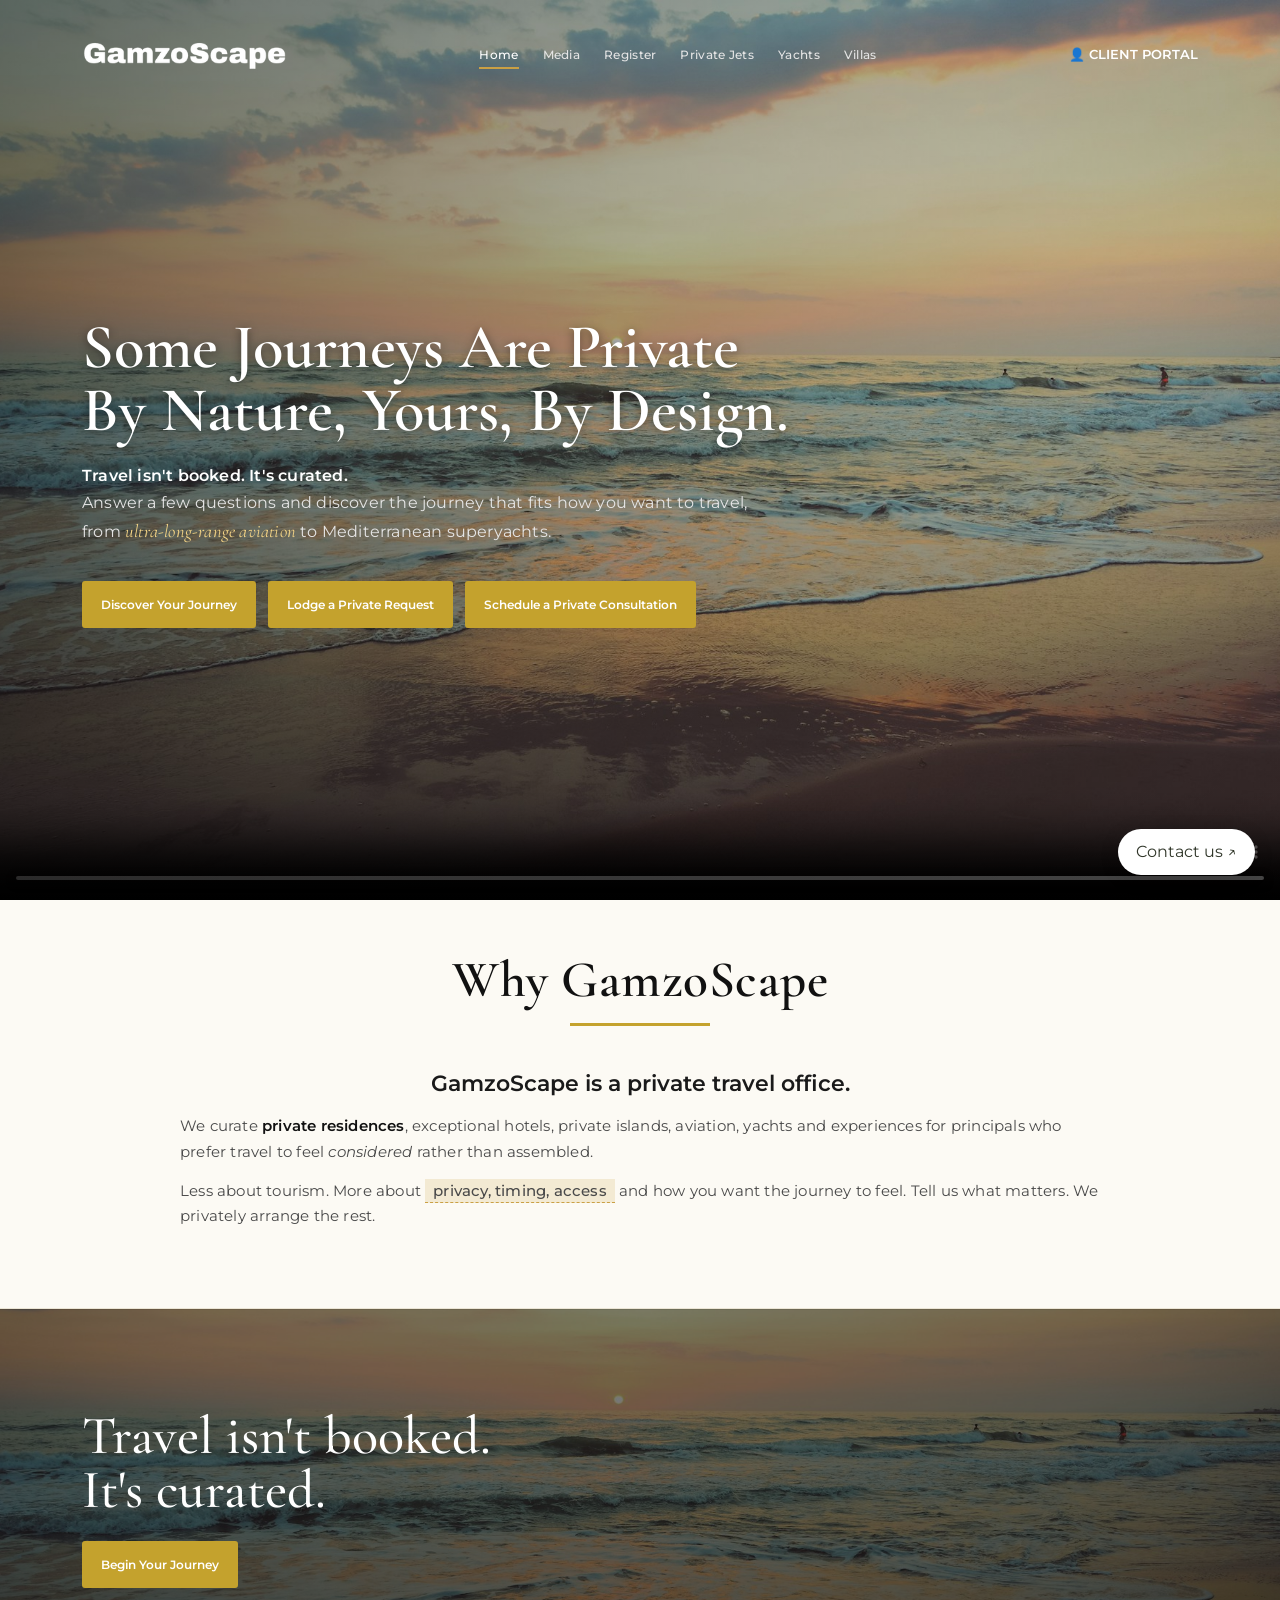
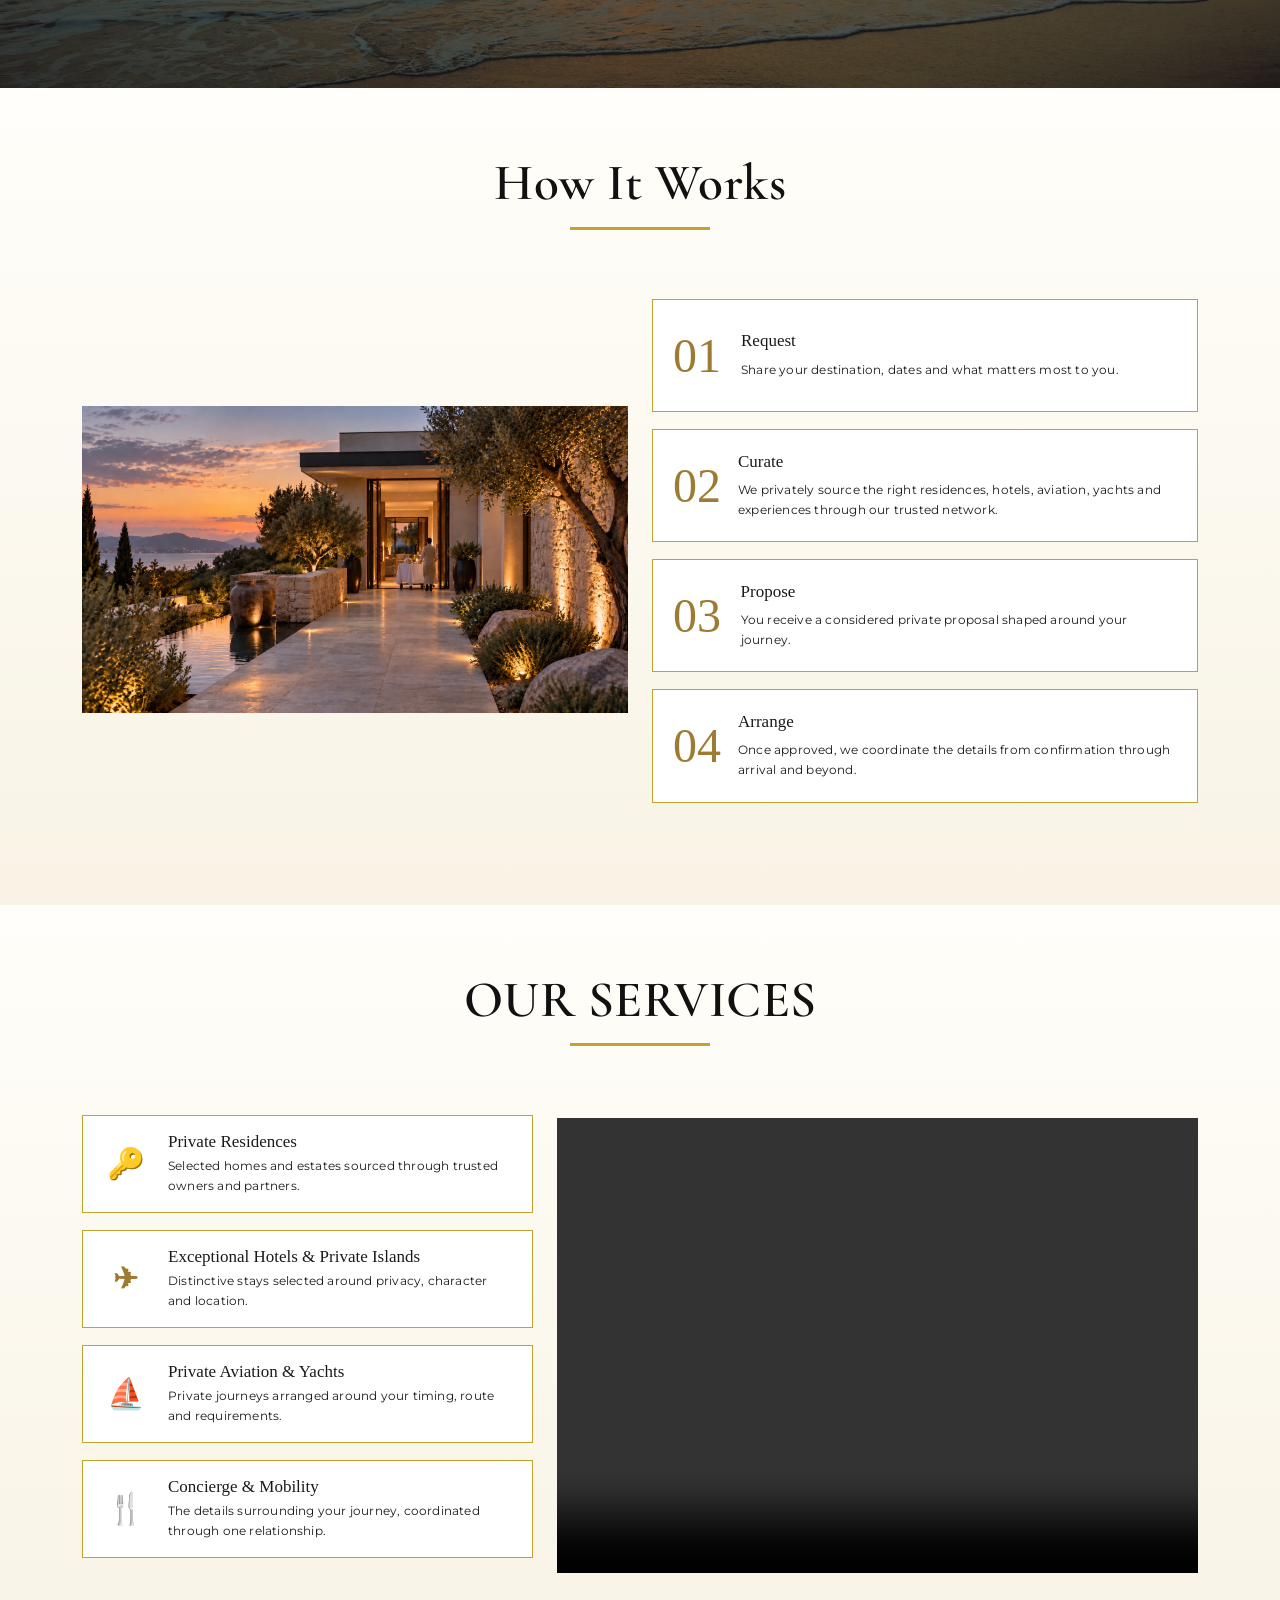
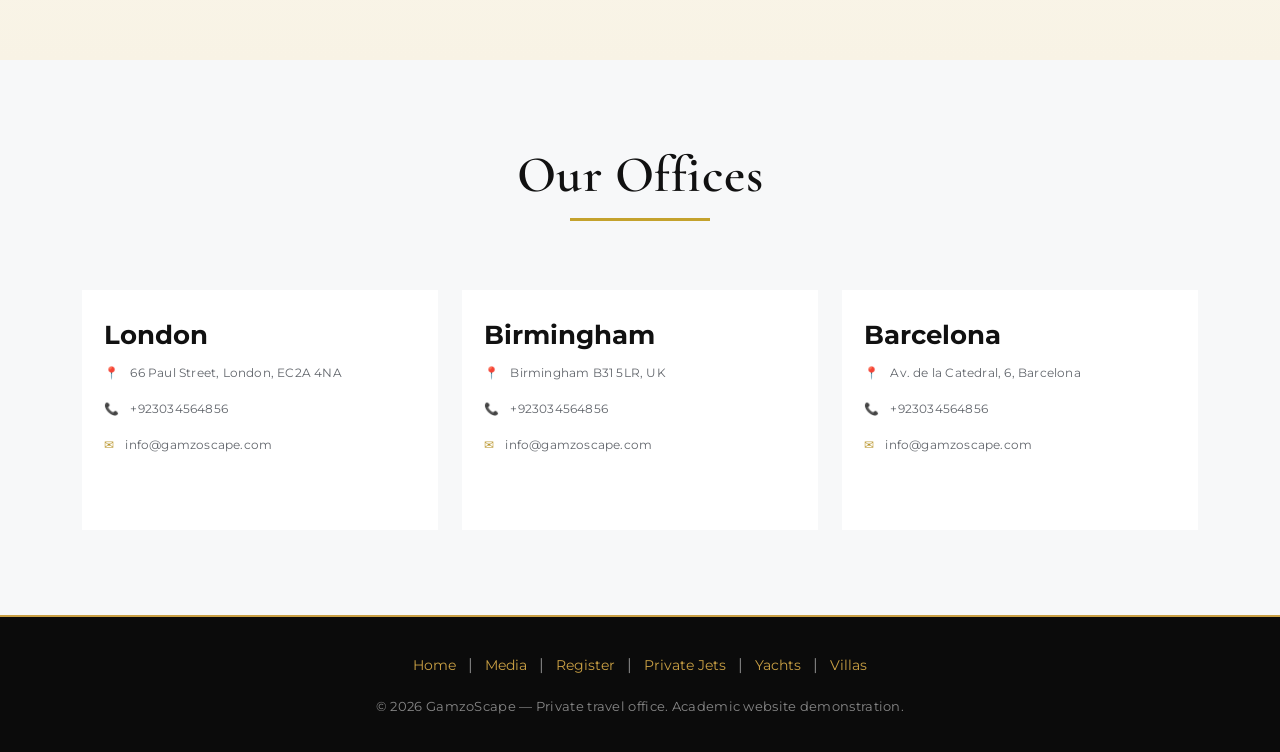
==== index.html @ 469e7da2 "Add private travel website pages and assets Add the home, media showcase, and travel-request pages w" ====
<!DOCTYPE html>
<html lang="en">
    <head>
        <meta charset="UTF-8">
        <meta name="viewport" content="width=device-width, initial-scale=1.0">
        <title>GamzoScape — Private Travel Office</title>
        <link href="css/bootstrap.min.css" rel="stylesheet">
        <link rel="preconnect" href="https://fonts.googleapis.com">
        <link rel="preconnect" href="https://fonts.gstatic.com" crossorigin>
        <link href="https://fonts.googleapis.com/css2?family=Cormorant+Garamond:wght@500;600;700&family=Montserrat:wght@300;400;500;600&display=swap" rel="stylesheet">
        <link rel="stylesheet" href="css/home.css">
    </head>
    <body id="home-page">
        <main id="main">
            <section id="hero-banner" class="hero-section">
                <video class="hero-bg-video" autoplay muted loop playsinline controls poster="assets/images/journey.jpg">
                    <source src="assets/video/Private-travel-office.mp4" type="video/mp4">
                </video>
                <div class="hero-video-overlay"></div>
                <!-- Navigation Bar (Style 1: Transparent Glass Overlay) -->
                <header class="gamzo-header">
                    <div class="container d-flex flex-wrap justify-content-between align-items-center">
                        <div class="logo-area">
                            <a href="index.html">
                                <img src="assets/images/logo.png" alt="GamzoScape Logo" class="brand-logo-img">
                            </a>
                        </div>
                        <nav class="main-nav" aria-label="Main navigation">
                            <ul class="d-flex flex-wrap list-unstyled mb-0 gap-4">
                                <li><a href="index.html" class="active">Home</a></li>
                                <li><a href="media.html">Media</a></li>
                                <li><a href="register.html">Register</a></li>
                                <li><a href="index.html#private-jets">Private Jets</a></li>
                                <li><a href="index.html#yachts">Yachts</a></li>
                                <li><a href="index.html#villas">Villas</a></li>
                            </ul>
                        </nav>
                        <div class="header-actions">
                            <a href="register.html" class="login-btn">&#128100; CLIENT PORTAL</a>
                        </div>
                    </div>
                </header>
                <div class="container hero-body-wrapper">
                    <div class="row">
                        <div class="col-lg-8 hero-content">
                            <h1 class="hero-headline">
                                Some Journeys Are Private<br>
                                By Nature, <span>Yours, By Design.</span>
                            </h1>
                            <p class="hero-subtext">
                                <strong>Travel isn't booked. It's curated.</strong><br>
                                Answer a few questions and discover the journey that fits how you want to travel, from <em class="serif-italic">ultra-long-range aviation</em> to Mediterranean superyachts.
                            </p>
                            <div class="hero-cta-group">
                                <a href="media.html" class="btn-gamzo btn-gold">Discover Your Journey</a> <a href="register.html" class="btn-gamzo btn-gold">Lodge a Private Request</a> <a href="register.html#request-form" class="btn-gamzo btn-gold">Schedule a Private Consultation</a>
                            </div>
                        </div>
                    </div>
                </div>
            </section>
            <section id="why-gamzoscape" class="intro-section text-center">
                <div class="container">
                    <h2 class="serif-heading">Why GamzoScape</h2>
                    <div class="gold-divider"></div>
                    <div class="intro-copy-wrapper mx-auto">
                        <h3 class="intro-bold-lead">GamzoScape is a private travel office.</h3>
                        <p class="intro-paragraph">
                            We curate <strong>private residences</strong>, exceptional hotels, private islands, aviation, yachts and experiences for principals who prefer travel to feel <em>considered</em> rather than assembled.
                        </p>
                        <p class="intro-paragraph-sub">
                            Less about tourism. More about <span class="inline-highlight">privacy, timing, access</span> and how you want the journey to feel. Tell us what matters. We privately arrange the rest.
                        </p>
                    </div>
                </div>
            </section>
            <section class="quote-banner text-center">
                <div class="container">
                    <div class="quote-banner-content">
                        <h2 class="quote-banner-title">Travel isn't booked.<br>It's curated.</h2>
                        <a href="register.html" class="btn-gamzo btn-gold">Begin Your Journey</a>
                    </div>
                </div>
            </section>
            <section class="workflow-section">
                <div class="container">
                    <h2 class="serif-heading text-center">How It Works</h2>
                    <div class="gold-divider"></div>
                    <div class="row align-items-center g-4 mt-2">
                        <div class="col-lg-6">
                            <img src="assets/images/1.png" alt="Private Luxury Residence" class="img-fluid rounded shadow featured-villa-img">
                        </div>
                        <div class="col-lg-6">
                            <div class="step-card">
                                <span class="step-counter">01</span>
                                <div class="step-body">
                                    <h3 class="step-title">Request</h3>
                                    <p class="step-text mb-0">Share your destination, dates and what matters most to you.</p>
                                </div>
                            </div>
                            <div class="step-card">
                                <span class="step-counter">02</span>
                                <div class="step-body">
                                    <h3 class="step-title">Curate</h3>
                                    <p class="step-text mb-0">We privately source the right residences, hotels, aviation, yachts and experiences through our trusted network.</p>
                                </div>
                            </div>
                            <div class="step-card">
                                <span class="step-counter">03</span>
                                <div class="step-body">
                                    <h3 class="step-title">Propose</h3>
                                    <p class="step-text mb-0">You receive a considered private proposal shaped around your journey.</p>
                                </div>
                            </div>
                            <div class="step-card">
                                <span class="step-counter">04</span>
                                <div class="step-body">
                                    <h3 class="step-title">Arrange</h3>
                                    <p class="step-text mb-0">Once approved, we coordinate the details from confirmation through arrival and beyond.</p>
                                </div>
                            </div>
                        </div>
                    </div>
                </div>
            </section>
            <section class="services-preview-section">
                <div class="container">
                    <h2 class="serif-heading text-center">OUR SERVICES</h2>
                    <div class="gold-divider"></div>
                    <div class="row g-4 align-items-center mt-2">
                        <div class="col-lg-5">
                            <div class="service-spec-card">
                                <div class="service-icon-box">&#128273;</div>
                                <div class="service-spec-info">
                                    <h3 id="villas" class="mb-1">Private Residences</h3>
                                    <p class="mb-0">Selected homes and estates sourced through trusted owners and partners.</p>
                                </div>
                            </div>
                            <div class="service-spec-card">
                                <div class="service-icon-box">&#9992;</div>
                                <div class="service-spec-info">
                                    <h3 class="mb-1">Exceptional Hotels &amp; Private Islands</h3>
                                    <p class="mb-0">Distinctive stays selected around privacy, character and location.</p>
                                </div>
                            </div>
                            <div class="service-spec-card">
                                <div class="service-icon-box">&#9973;</div>
                                <div class="service-spec-info">
                                    <h3 id="private-jets" class="mb-1">Private Aviation &amp; <span id="yachts">Yachts</span></h3>
                                    <p class="mb-0">Private journeys arranged around your timing, route and requirements.</p>
                                </div>
                            </div>
                            <div class="service-spec-card">
                                <div class="service-icon-box">&#127860;</div>
                                <div class="service-spec-info">
                                    <h3 class="mb-1">Concierge &amp; Mobility</h3>
                                    <p class="mb-0">The details surrounding your journey, coordinated through one relationship.</p>
                                </div>
                            </div>
                        </div>
                        <div class="col-lg-7">
                            <div class="services-video-container rounded shadow overflow-hidden">
                                <video class="services-video" autoplay muted loop playsinline controls>
                                    <source src="assets/video/Our-service.mp4" type="video/mp4">
                                    Your browser does not support the video tag.
                                </video>
                            </div>
                        </div>
                    </div>
                </div>
            </section>
            <section class="offices-section text-center">
                <div class="container">
                    <h2 class="serif-heading">Our Offices</h2>
                    <div class="gold-divider"></div>
                    <div class="row g-4 mt-2 justify-content-center">
                        <div class="col-md-4">
                            <div class="office-location-card">
                                <h3 class="office-city">London</h3>
                                <p class="office-detail"><span class="office-glyph">&#128205;</span> 66 Paul Street, London, EC2A 4NA</p>
                                <p class="office-detail"><span class="office-glyph">&#128222;</span> <a href="tel:+923034564856">+923034564856</a></p>
                                <p class="office-detail mb-0"><span class="office-glyph">&#9993;</span> <a href="mailto:info@gamzoscape.com">info@gamzoscape.com</a></p>
                            </div>
                        </div>
                        <div class="col-md-4">
                            <div class="office-location-card">
                                <h3 class="office-city">Birmingham</h3>
                                <p class="office-detail"><span class="office-glyph">&#128205;</span> Birmingham B31 5LR, UK</p>
                                <p class="office-detail"><span class="office-glyph">&#128222;</span> <a href="tel:+923034564856">+923034564856</a></p>
                                <p class="office-detail mb-0"><span class="office-glyph">&#9993;</span> <a href="mailto:info@gamzoscape.com">info@gamzoscape.com</a></p>
                            </div>
                        </div>
                        <div class="col-md-4">
                            <div class="office-location-card">
                                <h3 class="office-city">Barcelona</h3>
                                <p class="office-detail"><span class="office-glyph">&#128205;</span> Av. de la Catedral, 6, Barcelona</p>
                                <p class="office-detail"><span class="office-glyph">&#128222;</span> <a href="tel:+923034564856">+923034564856</a></p>
                                <p class="office-detail mb-0"><span class="office-glyph">&#9993;</span> <a href="mailto:info@gamzoscape.com">info@gamzoscape.com</a></p>
                            </div>
                        </div>
                    </div>
                </div>
            </section>
        </main>
        <a class="contact-float" href="https://wa.me/923034564856" aria-label="Contact GamzoScape on WhatsApp">Contact us ↗</a>
        <footer id="main-footer" class="simple-site-footer text-center">
            <div class="container">
                <div class="footer-nav-links mb-3">
                    <a href="index.html">Home</a> |
                    <a href="media.html">Media</a> |
                    <a href="register.html">Register</a> |
                    <a href="index.html#private-jets">Private Jets</a> |
                    <a href="index.html#yachts">Yachts</a> |
                    <a href="index.html#villas">Villas</a>
                </div>
                <p class="copyright-text">&copy; 2026 GamzoScape — Private travel office. Academic website demonstration.</p>
            </div>
        </footer>
    </body>
</html>
---- css/home.css ----
/* ==========================================================================
   PAGE 1: HOME.CSS
   Rubric Practised: Element, Class & ID Selectors; Text & Font Properties;
   Borders; Background Colours; Distinct Navbar Style #1.
   ========================================================================== */

/* Universal Reset */
* {
    margin: 0;
    padding: 0;
    box-sizing: border-box;
}

/* ELEMENT SELECTORS (Rubric Requirement) */
body {
    font-family: 'Montserrat', sans-serif;
    background-color: #fcfaf4;
    color: #1a1a1a;
    line-height: 1.65;
}

h1, h2, h4 {
    font-family: 'Cormorant Garamond', Georgia, serif;
}

p {
    font-size: 0.96rem;
    letter-spacing: 0.2px;
}

strong {
    font-weight: 600;
    color: #111111;
}

/* ID SELECTORS (Rubric Requirement) */
#home-page {
    background-color: #fcfaf4;
}

#hero-banner {
    position: relative;
    min-height: 94vh;
    background-color: #101010;
    overflow: hidden;
    color: #ffffff;
    padding-bottom: 80px;
    border-bottom: 4px solid #caa044;
}

#why-gamzoscape {
    background-color: #fcfaf4;
    border-bottom: 1px solid #ebe5d5;
}

#main-footer {
    background-color: #0b0b0b;
    color: #888888;
    padding: 35px 0;
    border-top: 2px solid #caa044;
}

/* NAVBAR STYLE #1: Transparent Glass Header with Gold Bottom Underline */
.gamzo-header {
    position: relative;
    z-index: 3;
    width: 100%;
    padding: 20px 0;
    background-color: rgba(0, 0, 0, 0.35);
    border-bottom: 1px solid rgba(202, 160, 68, 0.35);
}

.brand-logo-img {
    height: 60px;
    max-width: 240px;
    width: auto;
    display: block;
    object-fit: contain;
}

.main-nav ul li a {
    color: #e5e5e5;
    text-decoration: none;
    font-size: 0.84rem;
    font-weight: 500;
    text-transform: uppercase;
    letter-spacing: 1px;
    padding-bottom: 5px;
    border-bottom: 2px solid transparent;
    transition: all 0.25s ease;
}

.main-nav ul li a:hover,
.main-nav ul li a.active {
    color: #ffffff;
    border-bottom: 2px solid #caa044;
}

.login-btn {
    color: #ffffff;
    text-decoration: none;
    font-size: 0.8rem;
    font-weight: 600;
    letter-spacing: 1.2px;
    padding: 8px 16px;
    border: 1px solid #caa044;
    border-radius: 3px;
    background-color: rgba(202, 160, 68, 0.15);
}

.login-btn:hover {
    background-color: #caa044;
    color: #111111;
}

/* CLASS SELECTORS & TEXT/FONT PROPERTIES */
.serif-heading {
    font-size: 2.75rem;
    font-weight: 600;
    color: #111111;
    text-transform: capitalize;
    letter-spacing: 0.5px;
}

.serif-italic {
    font-family: 'Cormorant Garamond', Georgia, serif;
    font-style: italic;
    font-size: 1.15rem;
    color: #f3d486;
}

.gold-accent-text {
    color: #e0b656;
    font-style: italic;
}

.inline-highlight {
    background-color: #f3ead3;
    padding: 2px 8px;
    border-bottom: 1px dashed #caa044;
    font-weight: 500;
}

.gold-divider {
    width: 65px;
    height: 3px;
    background-color: #c99a38;
    margin: 12px auto 35px auto;
}

.hero-bg-video {
    position: absolute;
    top: 50%;
    left: 50%;
    min-width: 100%;
    min-height: 100%;
    width: auto;
    height: auto;
    transform: translate(-50%, -50%);
    object-fit: cover;
    z-index: 1;
}

.hero-video-overlay {
    position: absolute;
    top: 0;
    left: 0;
    width: 100%;
    height: 100%;
    background: linear-gradient(rgba(0, 0, 0, 0.62), rgba(0, 0, 0, 0.78));
    z-index: 2;
}

.hero-body-wrapper {
    position: relative;
    z-index: 3;
    padding-top: 75px;
}

.hero-kicker {
    display: inline-block;
    font-size: 0.78rem;
    font-weight: 600;
    letter-spacing: 2.5px;
    color: #caa044;
    margin-bottom: 12px;
}

.hero-headline {
    font-size: 3.5rem;
    font-weight: 600;
    line-height: 1.15;
    color: #ffffff;
    margin-bottom: 22px;
    text-shadow: 0 2px 10px rgba(0, 0, 0, 0.45);
}

.hero-subtext {
    font-size: 1.05rem;
    color: #e5e5e5;
    margin-bottom: 34px;
}

.hero-subtext strong {
    color: #ffffff;
}

.btn-gamzo {
    display: inline-block;
    padding: 14px 32px;
    font-size: 0.9rem;
    font-weight: 600;
    text-decoration: none;
    text-transform: uppercase;
    letter-spacing: 1px;
    border-radius: 4px;
}

.btn-gold {
    background-color: #caa044;
    color: #ffffff;
    border: 2px solid #caa044;
    box-shadow: 0 4px 14px rgba(202, 160, 68, 0.3);
    transition: all 0.25s ease;
}

.btn-gold:hover {
    background-color: #b38a32;
    border-color: #b38a32;
    color: #ffffff;
}

/* Sections, Borders & Background Colours */
.intro-section, .workflow-section, .offices-section {
    padding: 85px 0;
    background-color: #fcfaf4;
}

.intro-copy-wrapper {
    max-width: 780px;
}

.intro-bold-lead {
    font-size: 1.35rem;
    font-weight: 600;
    margin-bottom: 16px;
}

.intro-paragraph, .intro-paragraph-sub {
    color: #4a4a4a;
    margin-bottom: 14px;
}

.quote-banner {
    background: linear-gradient(rgba(0,0,0,0.5), rgba(0,0,0,0.6)),
                url('../assets/images/journey.jpg') center/cover;
    padding: 95px 0;
    color: #ffffff;
    border-top: 3px solid #caa044;
    border-bottom: 3px solid #caa044;
}

.quote-banner-title {
    font-size: 3rem;
    margin-bottom: 24px;
}

.featured-villa-img {
    border: 3px solid #e2d7be;
}

.step-card, .service-spec-card {
    display: flex;
    align-items: center;
    background-color: #ffffff;
    border: 1px solid #d8c394;
    border-left: 4px solid #caa044;
    border-radius: 4px;
    padding: 16px 20px;
    margin-bottom: 14px;
}

.step-counter, .service-icon-box {
    font-size: 1.9rem;
    font-weight: 700;
    color: #9d7b33;
    margin-right: 20px;
    min-width: 45px;
    text-align: center;
}

.services-preview-section {
    padding: 85px 0;
    background-color: #f4efe2;
    border-top: 1px solid #e5dec9;
    border-bottom: 1px solid #e5dec9;
}

.services-video-container {
    position: relative;
    width: 100%;
    background-color: #000000;
    border: 2px solid #caa044;
}

.services-video {
    width: 100%;
    height: 380px;
    object-fit: cover;
    display: block;
}

.office-location-card {
    background-color: #ffffff;
    border: 1px solid #dfd8c6;
    border-top: 3px solid #caa044;
    border-radius: 6px;
    padding: 30px 22px;
    text-align: left;
    box-shadow: 0 3px 12px rgba(0, 0, 0, 0.04);
}

.office-city {
    font-size: 1.6rem;
    font-weight: 700;
    color: #111111;
    margin-bottom: 12px;
}

.footer-nav-links a {
    color: #caa044;
    text-decoration: none;
    font-size: 0.85rem;
    margin: 0 8px;
}

.footer-nav-links a:hover {
    text-decoration: underline;
}

.copyright-text {
    font-size: 0.84rem;
    margin: 0;
    letter-spacing: 0.3px;
}

/* Screenshot refinements and responsive layout. Bootstrap supplies the columns. */
.gamzo-header {
    background: transparent;
    border: 0;
    padding: 22px 0;
}

.gamzo-header > .container {
    gap: 20px;
}

.brand-logo-img {
    width: 205px;
    height: auto;
    max-height: 65px;
}

.main-nav ul {
    justify-content: center;
}

.main-nav ul li a {
    font-size: .76rem;
    letter-spacing: .3px;
    text-transform: none;
}

.login-btn {
    border: 0;
    background: transparent;
    letter-spacing: 0;
    font-size: .8rem;
    padding: 0;
}

#hero-banner {
    min-height: 100vh;
    padding-bottom: 68px;
    border: 0;
}

.hero-bg-video {
    width: 100%;
    height: 100%;
}

.hero-video-overlay {
    pointer-events: none;
    background: linear-gradient(90deg,rgba(0,0,0,.48),rgba(0,0,0,.13));
}

.hero-body-wrapper {
    padding-top: clamp(100px,23vh,250px);
    pointer-events: none;
}

.hero-content {
    width: 100%;
    max-width: 1000px;
}

.hero-headline {
    max-width: 850px;
    font-size: clamp(42px,4.9vw,76px);
    line-height: 1;
    font-weight: 600;
}

.hero-subtext {
    max-width: 680px;
    font-size: 16px;
}

.hero-cta-group {
    display: flex;
    gap: 12px;
    flex-wrap: wrap;
    pointer-events: auto;
}

.btn-gamzo {
    font-size: 12px;
    text-transform: none;
    letter-spacing: 0;
    padding: 12px 17px;
    background: #c4a22d;
    border-color: #c4a22d;
    border-radius: 3px;
    box-shadow: none;
}

.serif-heading {
    font-size: clamp(36px,4vw,60px);
}

.gold-divider {
    width: 140px;
    background: #c4a22d;
    margin-bottom: 45px;
}

.intro-section {
    padding: 50px 0 65px;
}

.intro-copy-wrapper {
    max-width: 920px;
}

.intro-paragraph, .intro-paragraph-sub {
    text-align: left;
}

.quote-banner {
    text-align: left !important;
    color: #fff;
    border: 0;
    padding: 100px 0;
    background-position: center;
}

.quote-banner-title {
    font-family: 'Cormorant Garamond',Georgia,serif;
    font-size: 54px;
    line-height: 1;
}

.workflow-section, .services-preview-section {
    background: linear-gradient(#fffefa,#f8f3e5);
    border: 0;
    padding: 65px 0 85px;
}

.featured-villa-img {
    width: 100%;
    aspect-ratio: 16/9;
    object-fit: cover;
    border: 0;
    border-radius: 0 !important;
    box-shadow: none !important;
}

.step-card, .service-spec-card {
    border: 1px solid #c4a22d;
    border-radius: 0;
    min-height: 96px;
    margin-bottom: 17px;
}

.step-counter {
    font-family: Georgia,serif;
    font-size: 48px;
    font-weight: 400;
}

.step-title, .service-spec-info h3 {
    font-family: Georgia,serif;
    font-size: 17px;
}

.step-text, .service-spec-info p {
    font-size: 12px;
}

.services-video-container {
    border: 0;
    border-radius: 0 !important;
    box-shadow: none !important;
}

.services-video {
    height: 455px;
}

.offices-section {
    background: #f7f8f9;
}

.office-location-card {
    border: 0;
    border-radius: 0;
    box-shadow: none;
    min-height: 240px;
}

.office-detail {
    font-size: 12px;
    color: #62666c;
}

.office-detail a {
    color: inherit;
    text-decoration: none;
}

.office-glyph {
    color: #ba9730;
    margin-right: 8px;
}

.contact-float {
    position: fixed;
    bottom: 25px;
    right: 25px;
    z-index: 9;
    padding: 10px 18px;
    border-radius: 30px;
    background: white;
    color: #303629;
    box-shadow: 0 4px 20px #0002;
    text-decoration: none;
}

:focus-visible {
    outline: 3px solid #bc972c;
    outline-offset: 4px;
}

@media(max-width:1199px) {
    .header-actions {
        display: none;
    }
    
    .gamzo-header > .container {
        justify-content: center !important;
    }
}

@media(max-width:767px) {
    .gamzo-header > .container {
        flex-direction: column;
    }
    
    .main-nav ul {
        gap: 12px !important;
    }
    
    .hero-body-wrapper {
        padding-top: 90px;
    }
    
    .hero-headline {
        font-size: 44px;
    }
    
    .hero-subtext {
        font-size: 14px;
    }
    
    .hero-cta-group {
        gap: 8px;
    }
    
    .btn-gamzo {
        padding: 10px 12px;
    }
    
    .quote-banner {
        padding: 70px 0;
    }
    
    .quote-banner-title {
        font-size: 40px;
    }
    
    .services-video {
        height: auto;
    }
    
    .contact-float {
        bottom: 12px;
        right: 12px;
        font-size: 12px;
    }
}

@media(prefers-reduced-motion:reduce) {
    * {
        scroll-behavior: auto !important;
        transition: none !important;
    }
}
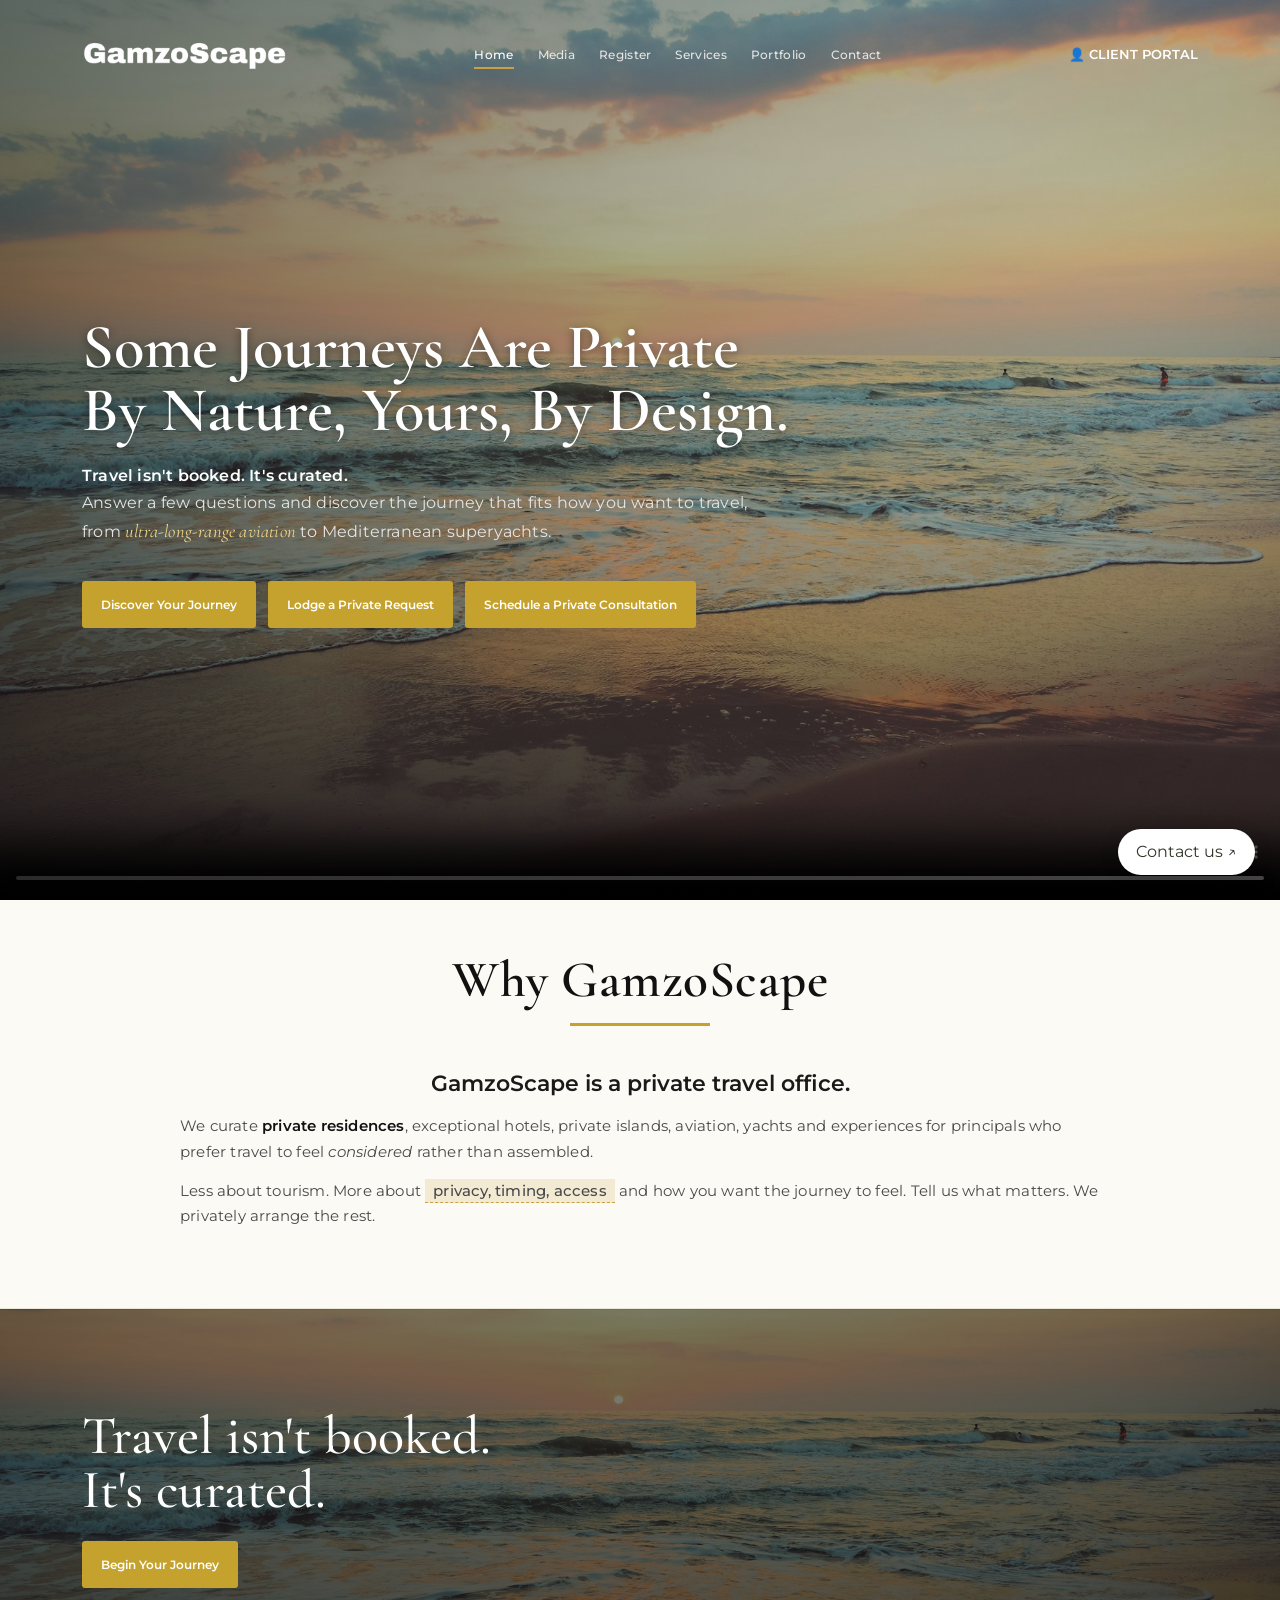
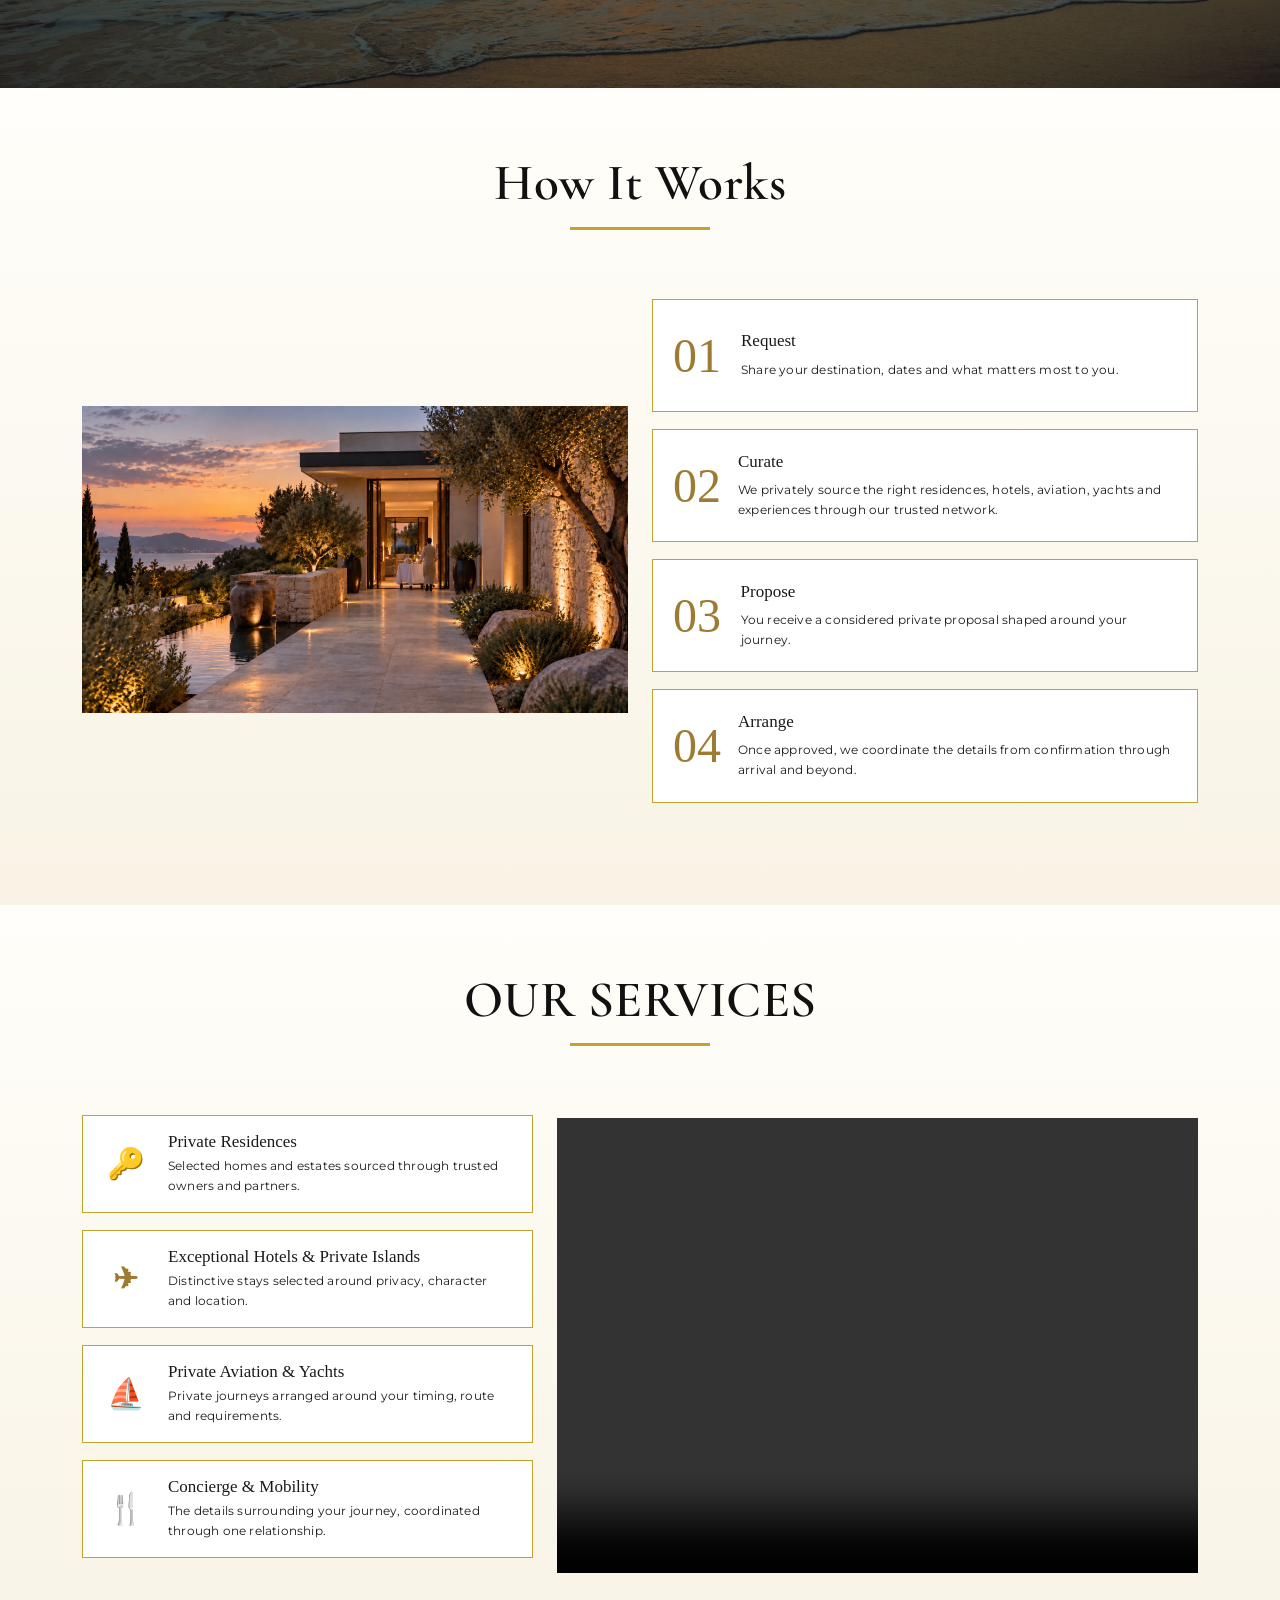
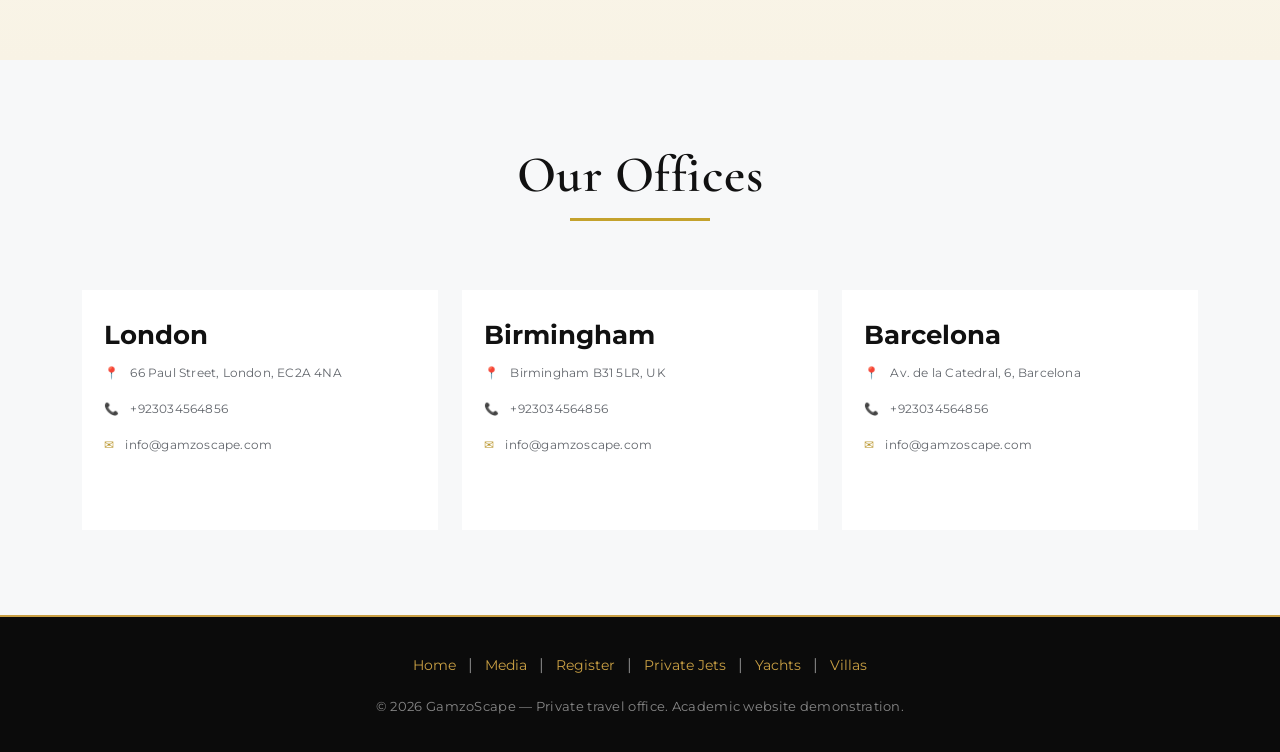
==== commit 501c31a5: "Updating the home, media, register html and add the updated menu items of services portfolio and con" ====
--- a/index.html
+++ b/index.html
@@ -1,219 +1,234 @@
 <!DOCTYPE html>
 <html lang="en">
-    <head>
-        <meta charset="UTF-8">
-        <meta name="viewport" content="width=device-width, initial-scale=1.0">
-        <title>GamzoScape — Private Travel Office</title>
-        <link href="css/bootstrap.min.css" rel="stylesheet">
-        <link rel="preconnect" href="https://fonts.googleapis.com">
-        <link rel="preconnect" href="https://fonts.gstatic.com" crossorigin>
-        <link href="https://fonts.googleapis.com/css2?family=Cormorant+Garamond:wght@500;600;700&family=Montserrat:wght@300;400;500;600&display=swap" rel="stylesheet">
-        <link rel="stylesheet" href="css/home.css">
-    </head>
-    <body id="home-page">
-        <main id="main">
-            <section id="hero-banner" class="hero-section">
-                <video class="hero-bg-video" autoplay muted loop playsinline controls poster="assets/images/journey.jpg">
-                    <source src="assets/video/Private-travel-office.mp4" type="video/mp4">
-                </video>
-                <div class="hero-video-overlay"></div>
-                <!-- Navigation Bar (Style 1: Transparent Glass Overlay) -->
-                <header class="gamzo-header">
-                    <div class="container d-flex flex-wrap justify-content-between align-items-center">
-                        <div class="logo-area">
-                            <a href="index.html">
-                                <img src="assets/images/logo.png" alt="GamzoScape Logo" class="brand-logo-img">
-                            </a>
-                        </div>
-                        <nav class="main-nav" aria-label="Main navigation">
-                            <ul class="d-flex flex-wrap list-unstyled mb-0 gap-4">
-                                <li><a href="index.html" class="active">Home</a></li>
-                                <li><a href="media.html">Media</a></li>
-                                <li><a href="register.html">Register</a></li>
-                                <li><a href="index.html#private-jets">Private Jets</a></li>
-                                <li><a href="index.html#yachts">Yachts</a></li>
-                                <li><a href="index.html#villas">Villas</a></li>
-                            </ul>
-                        </nav>
-                        <div class="header-actions">
-                            <a href="register.html" class="login-btn">&#128100; CLIENT PORTAL</a>
-                        </div>
-                    </div>
-                </header>
-                <div class="container hero-body-wrapper">
-                    <div class="row">
-                        <div class="col-lg-8 hero-content">
-                            <h1 class="hero-headline">
-                                Some Journeys Are Private<br>
-                                By Nature, <span>Yours, By Design.</span>
-                            </h1>
-                            <p class="hero-subtext">
-                                <strong>Travel isn't booked. It's curated.</strong><br>
-                                Answer a few questions and discover the journey that fits how you want to travel, from <em class="serif-italic">ultra-long-range aviation</em> to Mediterranean superyachts.
-                            </p>
-                            <div class="hero-cta-group">
-                                <a href="media.html" class="btn-gamzo btn-gold">Discover Your Journey</a> <a href="register.html" class="btn-gamzo btn-gold">Lodge a Private Request</a> <a href="register.html#request-form" class="btn-gamzo btn-gold">Schedule a Private Consultation</a>
-                            </div>
-                        </div>
-                    </div>
-                </div>
-            </section>
-            <section id="why-gamzoscape" class="intro-section text-center">
-                <div class="container">
-                    <h2 class="serif-heading">Why GamzoScape</h2>
-                    <div class="gold-divider"></div>
-                    <div class="intro-copy-wrapper mx-auto">
-                        <h3 class="intro-bold-lead">GamzoScape is a private travel office.</h3>
-                        <p class="intro-paragraph">
-                            We curate <strong>private residences</strong>, exceptional hotels, private islands, aviation, yachts and experiences for principals who prefer travel to feel <em>considered</em> rather than assembled.
-                        </p>
-                        <p class="intro-paragraph-sub">
-                            Less about tourism. More about <span class="inline-highlight">privacy, timing, access</span> and how you want the journey to feel. Tell us what matters. We privately arrange the rest.
-                        </p>
-                    </div>
-                </div>
-            </section>
-            <section class="quote-banner text-center">
-                <div class="container">
-                    <div class="quote-banner-content">
-                        <h2 class="quote-banner-title">Travel isn't booked.<br>It's curated.</h2>
-                        <a href="register.html" class="btn-gamzo btn-gold">Begin Your Journey</a>
-                    </div>
-                </div>
-            </section>
-            <section class="workflow-section">
-                <div class="container">
-                    <h2 class="serif-heading text-center">How It Works</h2>
-                    <div class="gold-divider"></div>
-                    <div class="row align-items-center g-4 mt-2">
-                        <div class="col-lg-6">
-                            <img src="assets/images/1.png" alt="Private Luxury Residence" class="img-fluid rounded shadow featured-villa-img">
-                        </div>
-                        <div class="col-lg-6">
-                            <div class="step-card">
-                                <span class="step-counter">01</span>
-                                <div class="step-body">
-                                    <h3 class="step-title">Request</h3>
-                                    <p class="step-text mb-0">Share your destination, dates and what matters most to you.</p>
-                                </div>
-                            </div>
-                            <div class="step-card">
-                                <span class="step-counter">02</span>
-                                <div class="step-body">
-                                    <h3 class="step-title">Curate</h3>
-                                    <p class="step-text mb-0">We privately source the right residences, hotels, aviation, yachts and experiences through our trusted network.</p>
-                                </div>
-                            </div>
-                            <div class="step-card">
-                                <span class="step-counter">03</span>
-                                <div class="step-body">
-                                    <h3 class="step-title">Propose</h3>
-                                    <p class="step-text mb-0">You receive a considered private proposal shaped around your journey.</p>
-                                </div>
-                            </div>
-                            <div class="step-card">
-                                <span class="step-counter">04</span>
-                                <div class="step-body">
-                                    <h3 class="step-title">Arrange</h3>
-                                    <p class="step-text mb-0">Once approved, we coordinate the details from confirmation through arrival and beyond.</p>
-                                </div>
-                            </div>
-                        </div>
-                    </div>
-                </div>
-            </section>
-            <section class="services-preview-section">
-                <div class="container">
-                    <h2 class="serif-heading text-center">OUR SERVICES</h2>
-                    <div class="gold-divider"></div>
-                    <div class="row g-4 align-items-center mt-2">
-                        <div class="col-lg-5">
-                            <div class="service-spec-card">
-                                <div class="service-icon-box">&#128273;</div>
-                                <div class="service-spec-info">
-                                    <h3 id="villas" class="mb-1">Private Residences</h3>
-                                    <p class="mb-0">Selected homes and estates sourced through trusted owners and partners.</p>
-                                </div>
-                            </div>
-                            <div class="service-spec-card">
-                                <div class="service-icon-box">&#9992;</div>
-                                <div class="service-spec-info">
-                                    <h3 class="mb-1">Exceptional Hotels &amp; Private Islands</h3>
-                                    <p class="mb-0">Distinctive stays selected around privacy, character and location.</p>
-                                </div>
-                            </div>
-                            <div class="service-spec-card">
-                                <div class="service-icon-box">&#9973;</div>
-                                <div class="service-spec-info">
-                                    <h3 id="private-jets" class="mb-1">Private Aviation &amp; <span id="yachts">Yachts</span></h3>
-                                    <p class="mb-0">Private journeys arranged around your timing, route and requirements.</p>
-                                </div>
-                            </div>
-                            <div class="service-spec-card">
-                                <div class="service-icon-box">&#127860;</div>
-                                <div class="service-spec-info">
-                                    <h3 class="mb-1">Concierge &amp; Mobility</h3>
-                                    <p class="mb-0">The details surrounding your journey, coordinated through one relationship.</p>
-                                </div>
-                            </div>
-                        </div>
-                        <div class="col-lg-7">
-                            <div class="services-video-container rounded shadow overflow-hidden">
-                                <video class="services-video" autoplay muted loop playsinline controls>
-                                    <source src="assets/video/Our-service.mp4" type="video/mp4">
-                                    Your browser does not support the video tag.
-                                </video>
-                            </div>
-                        </div>
-                    </div>
-                </div>
-            </section>
-            <section class="offices-section text-center">
-                <div class="container">
-                    <h2 class="serif-heading">Our Offices</h2>
-                    <div class="gold-divider"></div>
-                    <div class="row g-4 mt-2 justify-content-center">
-                        <div class="col-md-4">
-                            <div class="office-location-card">
-                                <h3 class="office-city">London</h3>
-                                <p class="office-detail"><span class="office-glyph">&#128205;</span> 66 Paul Street, London, EC2A 4NA</p>
-                                <p class="office-detail"><span class="office-glyph">&#128222;</span> <a href="tel:+923034564856">+923034564856</a></p>
-                                <p class="office-detail mb-0"><span class="office-glyph">&#9993;</span> <a href="mailto:info@gamzoscape.com">info@gamzoscape.com</a></p>
-                            </div>
-                        </div>
-                        <div class="col-md-4">
-                            <div class="office-location-card">
-                                <h3 class="office-city">Birmingham</h3>
-                                <p class="office-detail"><span class="office-glyph">&#128205;</span> Birmingham B31 5LR, UK</p>
-                                <p class="office-detail"><span class="office-glyph">&#128222;</span> <a href="tel:+923034564856">+923034564856</a></p>
-                                <p class="office-detail mb-0"><span class="office-glyph">&#9993;</span> <a href="mailto:info@gamzoscape.com">info@gamzoscape.com</a></p>
-                            </div>
-                        </div>
-                        <div class="col-md-4">
-                            <div class="office-location-card">
-                                <h3 class="office-city">Barcelona</h3>
-                                <p class="office-detail"><span class="office-glyph">&#128205;</span> Av. de la Catedral, 6, Barcelona</p>
-                                <p class="office-detail"><span class="office-glyph">&#128222;</span> <a href="tel:+923034564856">+923034564856</a></p>
-                                <p class="office-detail mb-0"><span class="office-glyph">&#9993;</span> <a href="mailto:info@gamzoscape.com">info@gamzoscape.com</a></p>
-                            </div>
-                        </div>
-                    </div>
-                </div>
-            </section>
-        </main>
-        <a class="contact-float" href="https://wa.me/923034564856" aria-label="Contact GamzoScape on WhatsApp">Contact us ↗</a>
-        <footer id="main-footer" class="simple-site-footer text-center">
-            <div class="container">
-                <div class="footer-nav-links mb-3">
-                    <a href="index.html">Home</a> |
-                    <a href="media.html">Media</a> |
-                    <a href="register.html">Register</a> |
-                    <a href="index.html#private-jets">Private Jets</a> |
-                    <a href="index.html#yachts">Yachts</a> |
-                    <a href="index.html#villas">Villas</a>
-                </div>
-                <p class="copyright-text">&copy; 2026 GamzoScape — Private travel office. Academic website demonstration.</p>
-            </div>
-        </footer>
-    </body>
+<head>
+  <meta charset="UTF-8">
+  <meta name="viewport" content="width=device-width, initial-scale=1.0">
+  <title>GamzoScape — Private Travel Office</title>
+  
+  <link href="css/bootstrap.min.css" rel="stylesheet">
+  <link rel="preconnect" href="https://fonts.googleapis.com">
+  <link rel="preconnect" href="https://fonts.gstatic.com" crossorigin>
+  <link href="https://fonts.googleapis.com/css2?family=Cormorant+Garamond:wght@500;600;700&family=Montserrat:wght@300;400;500;600&display=swap" rel="stylesheet">
+  <link rel="stylesheet" href="css/home.css">
+</head>
+<body id="home-page">
+
+  <main id="main"><section id="hero-banner" class="hero-section">
+    <video class="hero-bg-video" autoplay muted loop playsinline controls poster="assets/images/journey.jpg">
+      <source src="assets/video/Private-travel-office.mp4" type="video/mp4">
+    </video>
+    <div class="hero-video-overlay"></div>
+
+    <!-- Navigation Bar (Style 1: Transparent Glass Overlay) -->
+    <header class="gamzo-header">
+      <div class="container d-flex flex-wrap justify-content-between align-items-center">
+        <div class="logo-area">
+          <a href="index.html">
+            <img src="assets/images/logo.png" alt="GamzoScape Logo" class="brand-logo-img">
+          </a>
+        </div>
+
+        <nav class="main-nav" aria-label="Main navigation">
+          <ul class="d-flex flex-wrap list-unstyled mb-0 gap-4">
+            <li><a href="index.html" class="active" aria-current="page">Home</a></li>
+            <li><a href="media.html">Media</a></li>
+            <li><a href="register.html">Register</a></li>
+            <li><a href="services.html">Services</a></li>
+            <li><a href="portfolio.html">Portfolio</a></li>
+            <li><a href="contact.html">Contact</a></li>
+          </ul>
+        </nav>
+
+        <div class="header-actions">
+          <a href="register.html" class="login-btn">&#128100; CLIENT PORTAL</a>
+        </div>
+      </div>
+    </header>
+
+    <div class="container hero-body-wrapper">
+      <div class="row">
+        <div class="col-lg-8 hero-content">
+          
+          <h1 class="hero-headline">
+            Some Journeys Are Private<br>
+            By Nature, <span>Yours, By Design.</span>
+          </h1>
+          <p class="hero-subtext">
+            <strong>Travel isn't booked. It's curated.</strong><br>
+            Answer a few questions and discover the journey that fits how you want to travel, from <em class="serif-italic">ultra-long-range aviation</em> to Mediterranean superyachts.
+          </p>
+          <div class="hero-cta-group">
+            <a href="media.html" class="btn-gamzo btn-gold">Discover Your Journey</a> <a href="register.html" class="btn-gamzo btn-gold">Lodge a Private Request</a> <a href="register.html#request-form" class="btn-gamzo btn-gold">Schedule a Private Consultation</a>
+          </div>
+        </div>
+      </div>
+    </div>
+  </section>
+
+  <section id="why-gamzoscape" class="intro-section text-center">
+    <div class="container">
+      <h2 class="serif-heading">Why GamzoScape</h2>
+      <div class="gold-divider"></div>
+      <div class="intro-copy-wrapper mx-auto">
+        <h3 class="intro-bold-lead">GamzoScape is a private travel office.</h3>
+        <p class="intro-paragraph">
+          We curate <strong>private residences</strong>, exceptional hotels, private islands, aviation, yachts and experiences for principals who prefer travel to feel <em>considered</em> rather than assembled.
+        </p>
+        <p class="intro-paragraph-sub">
+          Less about tourism. More about <span class="inline-highlight">privacy, timing, access</span> and how you want the journey to feel. Tell us what matters. We privately arrange the rest.
+        </p>
+      </div>
+    </div>
+  </section>
+
+  <section class="quote-banner text-center">
+    <div class="container">
+      <div class="quote-banner-content">
+        <h2 class="quote-banner-title">Travel isn't booked.<br>It's curated.</h2>
+        <a href="register.html" class="btn-gamzo btn-gold">Begin Your Journey</a>
+      </div>
+    </div>
+  </section>
+
+  <section class="workflow-section">
+    <div class="container">
+      <h2 class="serif-heading text-center">How It Works</h2>
+      <div class="gold-divider"></div>
+
+      <div class="row align-items-center g-4 mt-2">
+        <div class="col-lg-6">
+          <img src="assets/images/1.png" alt="Private Luxury Residence" class="img-fluid rounded shadow featured-villa-img">
+        </div>
+        <div class="col-lg-6">
+          <div class="step-card">
+            <span class="step-counter">01</span>
+            <div class="step-body">
+              <h3 class="step-title">Request</h3>
+              <p class="step-text mb-0">Share your destination, dates and what matters most to you.</p>
+            </div>
+          </div>
+          <div class="step-card">
+            <span class="step-counter">02</span>
+            <div class="step-body">
+              <h3 class="step-title">Curate</h3>
+              <p class="step-text mb-0">We privately source the right residences, hotels, aviation, yachts and experiences through our trusted network.</p>
+            </div>
+          </div>
+          <div class="step-card">
+            <span class="step-counter">03</span>
+            <div class="step-body">
+              <h3 class="step-title">Propose</h3>
+              <p class="step-text mb-0">You receive a considered private proposal shaped around your journey.</p>
+            </div>
+          </div>
+          <div class="step-card">
+            <span class="step-counter">04</span>
+            <div class="step-body">
+              <h3 class="step-title">Arrange</h3>
+              <p class="step-text mb-0">Once approved, we coordinate the details from confirmation through arrival and beyond.</p>
+            </div>
+          </div>
+        </div>
+      </div>
+    </div>
+  </section>
+
+  <section class="services-preview-section">
+    <div class="container">
+      <h2 class="serif-heading text-center">OUR SERVICES</h2>
+      <div class="gold-divider"></div>
+
+      <div class="row g-4 align-items-center mt-2">
+        <div class="col-lg-5">
+          <div class="service-spec-card">
+            <div class="service-icon-box">&#128273;</div>
+            <div class="service-spec-info">
+              <h3 id="villas" class="mb-1">Private Residences</h3>
+              <p class="mb-0">Selected homes and estates sourced through trusted owners and partners.</p>
+            </div>
+          </div>
+          <div class="service-spec-card">
+            <div class="service-icon-box">&#9992;</div>
+            <div class="service-spec-info">
+              <h3 class="mb-1">Exceptional Hotels &amp; Private Islands</h3>
+              <p class="mb-0">Distinctive stays selected around privacy, character and location.</p>
+            </div>
+          </div>
+          <div class="service-spec-card">
+            <div class="service-icon-box">&#9973;</div>
+            <div class="service-spec-info">
+              <h3 id="private-jets" class="mb-1">Private Aviation &amp; <span id="yachts">Yachts</span></h3>
+              <p class="mb-0">Private journeys arranged around your timing, route and requirements.</p>
+            </div>
+          </div>
+          <div class="service-spec-card">
+            <div class="service-icon-box">&#127860;</div>
+            <div class="service-spec-info">
+              <h3 class="mb-1">Concierge &amp; Mobility</h3>
+              <p class="mb-0">The details surrounding your journey, coordinated through one relationship.</p>
+            </div>
+          </div>
+        </div>
+
+        <div class="col-lg-7">
+          <div class="services-video-container rounded shadow overflow-hidden">
+            <video class="services-video" autoplay muted loop playsinline controls>
+              <source src="assets/video/Our-service.mp4" type="video/mp4">
+              Your browser does not support the video tag.
+            </video>
+          </div>
+        </div>
+      </div>
+    </div>
+  </section>
+
+  <section class="offices-section text-center">
+    <div class="container">
+      <h2 class="serif-heading">Our Offices</h2>
+      <div class="gold-divider"></div>
+
+      <div class="row g-4 mt-2 justify-content-center">
+        <div class="col-md-4">
+          <div class="office-location-card">
+            <h3 class="office-city">London</h3>
+            <p class="office-detail"><span class="office-glyph">&#128205;</span> 66 Paul Street, London, EC2A 4NA</p>
+            <p class="office-detail"><span class="office-glyph">&#128222;</span> <a href="tel:+923034564856">+923034564856</a></p>
+            <p class="office-detail mb-0"><span class="office-glyph">&#9993;</span> <a href="mailto:info@gamzoscape.com">info@gamzoscape.com</a></p>
+          </div>
+        </div>
+        <div class="col-md-4">
+          <div class="office-location-card">
+            <h3 class="office-city">Birmingham</h3>
+            <p class="office-detail"><span class="office-glyph">&#128205;</span> Birmingham B31 5LR, UK</p>
+            <p class="office-detail"><span class="office-glyph">&#128222;</span> <a href="tel:+923034564856">+923034564856</a></p>
+            <p class="office-detail mb-0"><span class="office-glyph">&#9993;</span> <a href="mailto:info@gamzoscape.com">info@gamzoscape.com</a></p>
+          </div>
+        </div>
+        <div class="col-md-4">
+          <div class="office-location-card">
+            <h3 class="office-city">Barcelona</h3>
+            <p class="office-detail"><span class="office-glyph">&#128205;</span> Av. de la Catedral, 6, Barcelona</p>
+            <p class="office-detail"><span class="office-glyph">&#128222;</span> <a href="tel:+923034564856">+923034564856</a></p>
+            <p class="office-detail mb-0"><span class="office-glyph">&#9993;</span> <a href="mailto:info@gamzoscape.com">info@gamzoscape.com</a></p>
+          </div>
+        </div>
+      </div>
+    </div>
+  </section>
+
+  </main><a class="contact-float" href="https://wa.me/923034564856" aria-label="Contact GamzoScape on WhatsApp">Contact us ↗</a><footer id="main-footer" class="simple-site-footer text-center">
+    <div class="container">
+      <div class="footer-nav-links mb-3">
+        <a href="index.html">Home</a> |
+        <a href="media.html">Media</a> |
+        <a href="register.html">Register</a> |
+        <a href="index.html#private-jets">Private Jets</a> |
+        <a href="index.html#yachts">Yachts</a> |
+        <a href="index.html#villas">Villas</a>
+      </div>
+      <p class="copyright-text">&copy; 2026 GamzoScape — Private travel office. Academic website demonstration.</p>
+    </div>
+  </footer>
+
+</body>
 </html>
